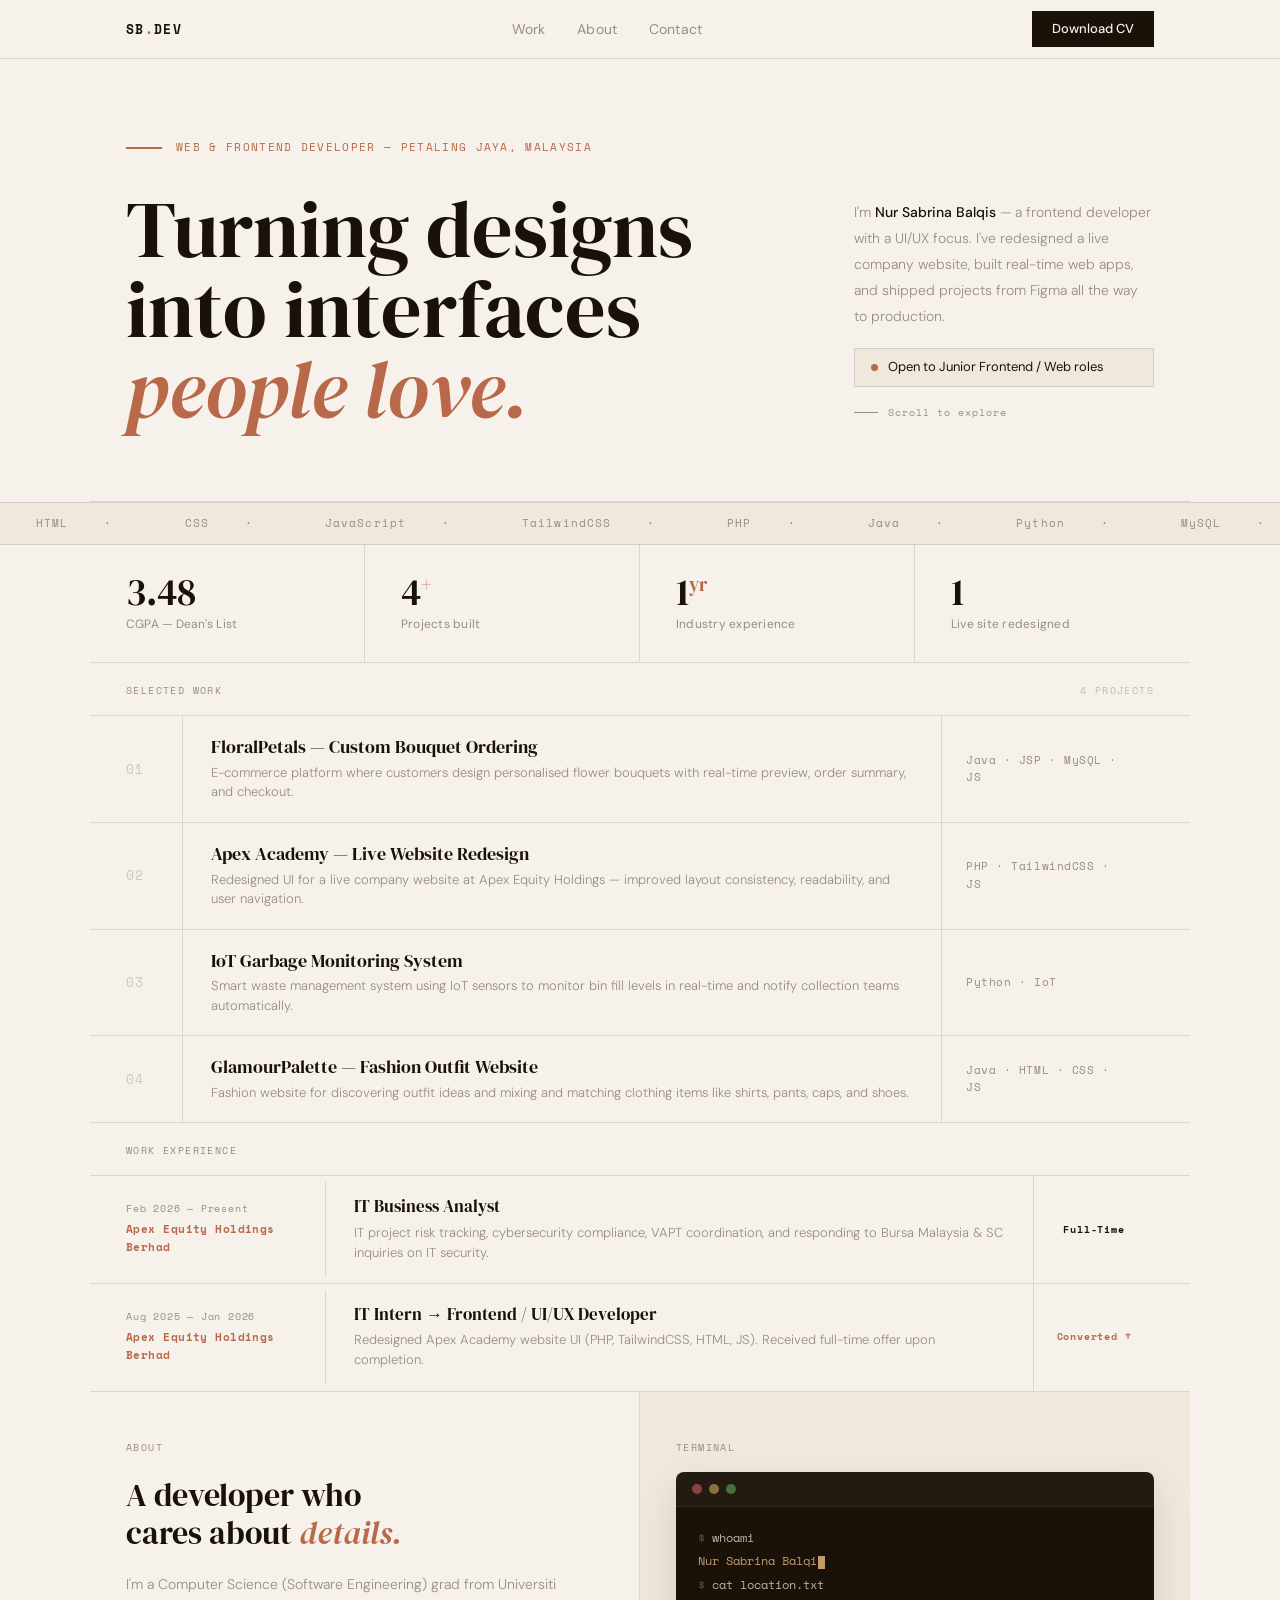
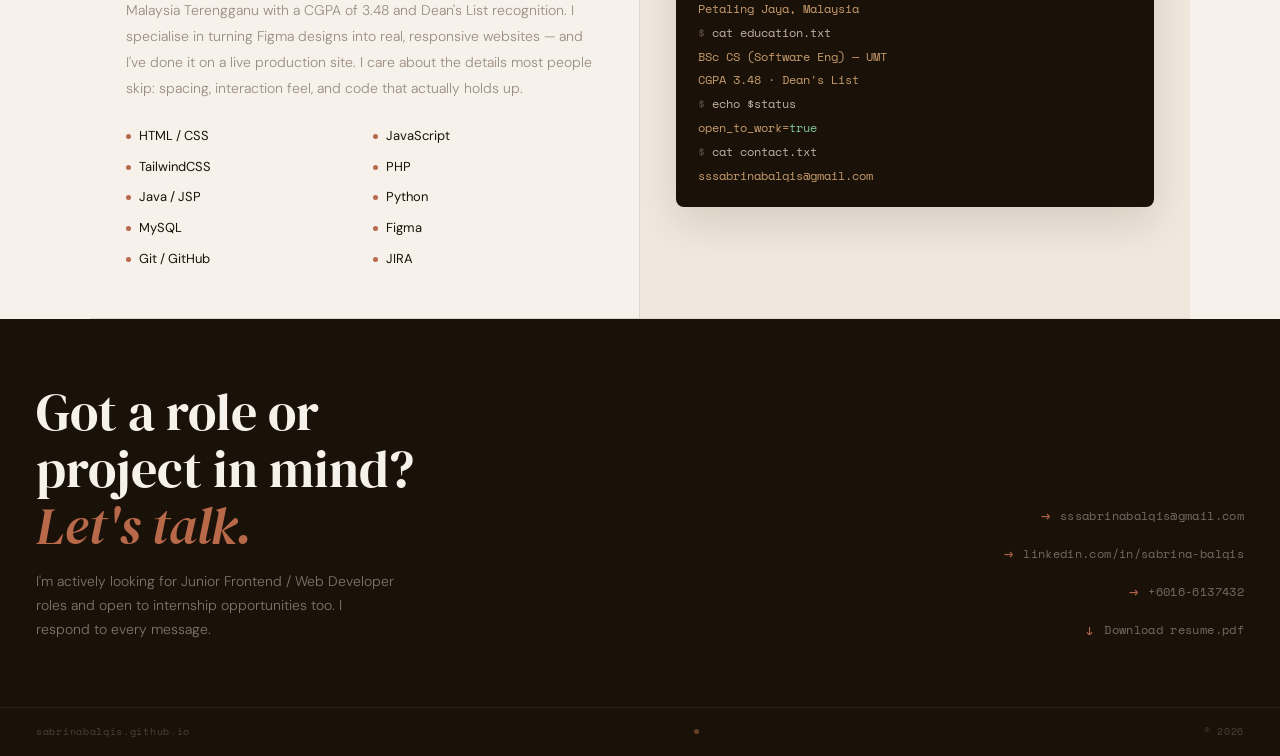
==== sabrina-portfolio/index.html @ 8344301b "initial commit" ====
<!DOCTYPE html>
<html lang="en">
<head>
  <meta charset="UTF-8" />
  <meta name="viewport" content="width=device-width, initial-scale=1.0" />
  <title>Nur Sabrina Balqis — Web & Frontend Developer</title>
  <meta name="description" content="Portfolio of Nur Sabrina Balqis — Web & Frontend Developer based in Petaling Jaya, Malaysia. Open to junior frontend roles." />
  <link rel="preconnect" href="https://fonts.googleapis.com" />
  <link rel="preconnect" href="https://fonts.gstatic.com" crossorigin />
  <link href="https://fonts.googleapis.com/css2?family=DM+Serif+Display:ital@0;1&family=DM+Sans:wght@300;400;500&family=Space+Mono:wght@400;700&display=swap" rel="stylesheet" />
  <link rel="stylesheet" href="style.css" />
</head>
<body>

  <!-- ============ NAVBAR ============ -->
  <header class="nav" id="nav">
    <div class="nav__inner">
      <a href="#hero" class="nav__logo">
        SB<span class="nav__logo-dot">.</span>DEV
      </a>
      <nav class="nav__links" aria-label="Primary navigation">
        <a href="#work">Work</a>
        <a href="#about">About</a>
        <a href="#contact">Contact</a>
      </nav>
      <a href="assets/SABRINA BALQIS_WEB FRONTEND DEVELOPER RESUME.pdf" download class="nav__cta">Download CV</a>
    </div>
  </header>

  <!-- ============ HERO ============ -->
  <section class="hero" id="hero">
    <div class="hero__eyebrow">
      <span class="hero__line" aria-hidden="true"></span>
      <span class="hero__tag">Web & Frontend Developer — Petaling Jaya, Malaysia</span>
    </div>
    <div class="hero__body">
      <h1 class="hero__heading">
        Turning designs<br>
        into interfaces<br>
        <em>people love.</em>
      </h1>
      <div class="hero__aside">
        <p class="hero__bio">
          I'm <strong>Nur Sabrina Balqis</strong> — a frontend developer
          with a UI/UX focus. I've redesigned a live company website,
          built real-time web apps, and shipped projects from Figma
          all the way to production.
        </p>
        <div class="hero__avail">
          <span class="hero__avail-dot" aria-hidden="true"></span>
          <span>Open to Junior Frontend / Web roles</span>
        </div>
        <div class="hero__scroll" aria-hidden="true">
          <span class="hero__scroll-line"></span>
          Scroll to explore
        </div>
      </div>
    </div>
  </section>

  <!-- ============ MARQUEE ============ -->
  <div class="marquee-wrap" aria-hidden="true">
    <div class="marquee">
      <span>HTML</span><span>CSS</span><span>JavaScript</span><span>TailwindCSS</span>
      <span>PHP</span><span>Java</span><span>Python</span><span>MySQL</span>
      <span>JSP / Servlet</span><span>Figma</span><span>Git & GitHub</span><span>JIRA</span>
      <span>HTML</span><span>CSS</span><span>JavaScript</span><span>TailwindCSS</span>
      <span>PHP</span><span>Java</span><span>Python</span><span>MySQL</span>
      <span>JSP / Servlet</span><span>Figma</span><span>Git & GitHub</span><span>JIRA</span>
    </div>
  </div>

  <!-- ============ STATS ============ -->
  <div class="stats">
    <div class="stats__cell">
      <span class="stats__n">3.48</span>
      <span class="stats__l">CGPA — Dean's List</span>
    </div>
    <div class="stats__cell">
      <span class="stats__n">4<sup>+</sup></span>
      <span class="stats__l">Projects built</span>
    </div>
    <div class="stats__cell">
      <span class="stats__n">1<sup>yr</sup></span>
      <span class="stats__l">Industry experience</span>
    </div>
    <div class="stats__cell">
      <span class="stats__n">1</span>
      <span class="stats__l">Live site redesigned</span>
    </div>
  </div>

  <!-- ============ PROJECTS ============ -->
  <section class="projects" id="work">
    <div class="projects__head">
      <span class="label">Selected Work</span>
      <span class="label label--muted">4 projects</span>
    </div>

    <!-- PROJECT 1: FloralPetals -->
    <a href="#" target="_blank" rel="noopener" class="project-row" aria-label="View FloralPetals System">
      <!-- ☝️ Replace href with your GitHub repo or live link -->
      <span class="project-row__num">01</span>
      <div class="project-row__main">
        <h2 class="project-row__title">FloralPetals — Custom Bouquet Ordering</h2>
        <p class="project-row__desc">E-commerce platform where customers design personalised flower bouquets with real-time preview, order summary, and checkout.</p>
      </div>
      <span class="project-row__stack">Java · JSP · MySQL · JS</span>
      <span class="project-row__arrow" aria-hidden="true">→</span>
    </a>

    <!-- PROJECT 2: Apex Academy -->
    <a href="#" target="_blank" rel="noopener" class="project-row" aria-label="View Apex Academy redesign">
      <!-- ☝️ Replace href with the live Apex Academy URL if public -->
      <span class="project-row__num">02</span>
      <div class="project-row__main">
        <h2 class="project-row__title">Apex Academy — Live Website Redesign</h2>
        <p class="project-row__desc">Redesigned UI for a live company website at Apex Equity Holdings — improved layout consistency, readability, and user navigation.</p>
      </div>
      <span class="project-row__stack">PHP · TailwindCSS · JS</span>
      <span class="project-row__arrow" aria-hidden="true">→</span>
    </a>

    <!-- PROJECT 3: IoT Garbage -->
    <a href="#" target="_blank" rel="noopener" class="project-row" aria-label="View IoT Garbage Monitoring System">
      <!-- ☝️ Replace href with your GitHub repo -->
      <span class="project-row__num">03</span>
      <div class="project-row__main">
        <h2 class="project-row__title">IoT Garbage Monitoring System</h2>
        <p class="project-row__desc">Smart waste management system using IoT sensors to monitor bin fill levels in real-time and notify collection teams automatically.</p>
      </div>
      <span class="project-row__stack">Python · IoT</span>
      <span class="project-row__arrow" aria-hidden="true">→</span>
    </a>

    <!-- PROJECT 4: GlamourPalette -->
    <a href="#" target="_blank" rel="noopener" class="project-row" aria-label="View GlamourPalette Website">
      <!-- ☝️ Replace href with your GitHub repo or live link -->
      <span class="project-row__num">04</span>
      <div class="project-row__main">
        <h2 class="project-row__title">GlamourPalette — Fashion Outfit Website</h2>
        <p class="project-row__desc">Fashion website for discovering outfit ideas and mixing and matching clothing items like shirts, pants, caps, and shoes.</p>
      </div>
      <span class="project-row__stack">Java · HTML · CSS · JS</span>
      <span class="project-row__arrow" aria-hidden="true">→</span>
    </a>

  </section>

  <!-- ============ EXPERIENCE STRIP ============ -->
  <section class="experience" id="experience">
    <div class="experience__head">
      <span class="label">Work Experience</span>
    </div>
    <div class="exp-row">
      <div class="exp-row__meta">
        <span class="exp-row__date">Feb 2026 — Present</span>
        <span class="exp-row__company">Apex Equity Holdings Berhad</span>
      </div>
      <div class="exp-row__body">
        <h3 class="exp-row__title">IT Business Analyst</h3>
        <p class="exp-row__desc">IT project risk tracking, cybersecurity compliance, VAPT coordination, and responding to Bursa Malaysia & SC inquiries on IT security.</p>
      </div>
      <span class="exp-row__tag">Full-Time</span>
    </div>
    <div class="exp-row">
      <div class="exp-row__meta">
        <span class="exp-row__date">Aug 2025 — Jan 2026</span>
        <span class="exp-row__company">Apex Equity Holdings Berhad</span>
      </div>
      <div class="exp-row__body">
        <h3 class="exp-row__title">IT Intern → Frontend / UI/UX Developer</h3>
        <p class="exp-row__desc">Redesigned Apex Academy website UI (PHP, TailwindCSS, HTML, JS). Received full-time offer upon completion.</p>
      </div>
      <span class="exp-row__tag">Converted ↑</span>
    </div>
  </section>

  <!-- ============ ABOUT + TERMINAL ============ -->
  <section class="mid" id="about">
    <div class="about">
      <span class="label">About</span>
      <h2 class="about__heading">
        A developer who<br>cares about <em>details.</em>
      </h2>
      <p class="about__bio">
        I'm a Computer Science (Software Engineering) grad from Universiti Malaysia
        Terengganu with a CGPA of 3.48 and Dean's List recognition. I specialise in
        turning Figma designs into real, responsive websites — and I've done it on a
        live production site. I care about the details most people skip: spacing,
        interaction feel, and code that actually holds up.
      </p>
      <ul class="skills" aria-label="Technical skills">
        <li><span class="skills__dot" aria-hidden="true"></span>HTML / CSS</li>
        <li><span class="skills__dot" aria-hidden="true"></span>JavaScript</li>
        <li><span class="skills__dot" aria-hidden="true"></span>TailwindCSS</li>
        <li><span class="skills__dot" aria-hidden="true"></span>PHP</li>
        <li><span class="skills__dot" aria-hidden="true"></span>Java / JSP</li>
        <li><span class="skills__dot" aria-hidden="true"></span>Python</li>
        <li><span class="skills__dot" aria-hidden="true"></span>MySQL</li>
        <li><span class="skills__dot" aria-hidden="true"></span>Figma</li>
        <li><span class="skills__dot" aria-hidden="true"></span>Git / GitHub</li>
        <li><span class="skills__dot" aria-hidden="true"></span>JIRA</li>
      </ul>
    </div>
    <div class="terminal-panel">
      <span class="label">Terminal</span>
      <div class="terminal" role="img" aria-label="Terminal showing Sabrina's developer profile">
        <div class="terminal__bar" aria-hidden="true">
          <span class="tdot tdot--r"></span>
          <span class="tdot tdot--a"></span>
          <span class="tdot tdot--g"></span>
        </div>
        <div class="terminal__body">
          <p class="tl"><span class="tl--dim">$ </span>whoami</p>
          <p class="tl"><span class="tl--acc" id="typed"></span><span class="tcursor" aria-hidden="true"></span></p>
          <p class="tl"><span class="tl--dim">$ </span>cat location.txt</p>
          <p class="tl"><span class="tl--acc">Petaling Jaya, Malaysia</span></p>
          <p class="tl"><span class="tl--dim">$ </span>cat education.txt</p>
          <p class="tl"><span class="tl--acc">BSc CS (Software Eng) — UMT</span></p>
          <p class="tl"><span class="tl--acc">CGPA 3.48 · Dean's List</span></p>
          <p class="tl"><span class="tl--dim">$ </span>echo $status</p>
          <p class="tl"><span class="tl--acc">open_to_work=<span style="color:#7FC99A">true</span></span></p>
          <p class="tl"><span class="tl--dim">$ </span>cat contact.txt</p>
          <p class="tl"><span class="tl--acc">sssabrinabalqis@gmail.com</span></p>
        </div>
      </div>
    </div>
  </section>

  <!-- ============ CONTACT ============ -->
  <section class="contact" id="contact">
    <div class="contact__left">
      <h2 class="contact__heading">
        Got a role or<br>
        project in mind?<br>
        <em>Let's talk.</em>
      </h2>
      <p class="contact__sub">
        I'm actively looking for Junior Frontend / Web Developer roles and open to
        internship opportunities too. I respond to every message.
      </p>
    </div>
    <div class="contact__links">
      <a href="mailto:sssabrinabalqis@gmail.com" class="clink">
        <span class="clink__arr">→</span>
        <span>sssabrinabalqis@gmail.com</span>
      </a>
      <a href="https://linkedin.com/in/sabrina-balqis" target="_blank" rel="noopener" class="clink">
        <span class="clink__arr">→</span>
        <span>linkedin.com/in/sabrina-balqis</span>
      </a>
      <a href="tel:+60166137432" class="clink">
        <span class="clink__arr">→</span>
        <span>+6016-6137432</span>
      </a>
      <a href="assets/resume.pdf" download class="clink">
        <span class="clink__arr">↓</span>
        <span>Download resume.pdf</span>
      </a>
    </div>
  </section>

  <!-- ============ FOOTER ============ -->
  <footer class="footer">
    <span>sabrinabalqis.github.io</span>
    <!-- ☝️ Update once your GitHub Pages URL is live -->
    <span class="footer__dot" aria-hidden="true"></span>
    <span id="footer-year"></span>
  </footer>

  <script src="script.js"></script>
</body>
</html>
---- sabrina-portfolio/style.css ----
/* ================================================
   SABRINA BALQIS — Portfolio style.css
   Palette: cream #F6F1EA · warm #F0E8DC · ink #1A1208
   Accent:  terracotta #B8694A
   Type:    DM Serif Display · DM Sans · Space Mono
   ================================================ */

/* ---- RESET ---- */
*, *::before, *::after { box-sizing: border-box; margin: 0; padding: 0; }
html { scroll-behavior: smooth; font-size: 16px; }

/* ---- TOKENS ---- */
:root {
  --ink:         #1A1208;
  --cream:       #F6F1EA;
  --warm:        #F0E8DC;
  --accent:      #B8694A;
  --accent-lt:   #F3E0D8;
  --muted:       #9A8C80;
  --border:      1.5px solid rgba(26,18,8,0.12);
  --border-hard: 1.5px solid #1A1208;
  --font-serif:  'DM Serif Display', Georgia, serif;
  --font-sans:   'DM Sans', system-ui, sans-serif;
  --font-mono:   'Space Mono', 'Courier New', monospace;
  --max:         1100px;
}

/* ---- BASE ---- */
body {
  font-family: var(--font-sans);
  background: var(--cream);
  color: var(--ink);
  line-height: 1.6;
  overflow-x: hidden;
}
a { color: inherit; text-decoration: none; }
sup { font-size: 0.55em; vertical-align: super; }

/* ---- SHARED LABEL ---- */
.label {
  font-family: var(--font-mono);
  font-size: 10px;
  letter-spacing: 0.14em;
  text-transform: uppercase;
  color: var(--muted);
}
.label--muted { opacity: 0.55; }

/* ======================================
   NAV
   ====================================== */
.nav {
  position: sticky;
  top: 0;
  z-index: 100;
  background: rgba(246,241,234,0.93);
  backdrop-filter: blur(10px);
  -webkit-backdrop-filter: blur(10px);
  border-bottom: var(--border);
}
.nav__inner {
  max-width: var(--max);
  margin: 0 auto;
  padding: 0 36px;
  height: 58px;
  display: flex;
  align-items: center;
  justify-content: space-between;
  gap: 20px;
}
.nav__logo {
  font-family: var(--font-mono);
  font-weight: 700;
  font-size: 13px;
  letter-spacing: 0.1em;
  color: var(--ink);
}
.nav__logo-dot { color: var(--accent); }
.nav__links { display: flex; gap: 32px; }
.nav__links a {
  font-size: 14px;
  font-weight: 400;
  color: var(--muted);
  letter-spacing: 0.01em;
  transition: color 0.2s;
}
.nav__links a:hover { color: var(--ink); }
.nav__cta {
  font-family: var(--font-sans);
  font-size: 13px;
  font-weight: 500;
  padding: 8px 20px;
  background: var(--ink);
  color: var(--cream);
  border: none;
  cursor: pointer;
  transition: background 0.2s;
  white-space: nowrap;
  display: inline-block;
}
.nav__cta:hover { background: var(--accent); }

/* ======================================
   HERO
   ====================================== */
.hero {
  max-width: var(--max);
  margin: 0 auto;
  padding: 80px 36px 72px;
  border-bottom: var(--border);
  display: flex;
  flex-direction: column;
  gap: 32px;
}
.hero__eyebrow {
  display: flex;
  align-items: center;
  gap: 14px;
}
.hero__line {
  display: block;
  width: 36px;
  height: 1.5px;
  background: var(--accent);
  flex-shrink: 0;
}
.hero__tag {
  font-family: var(--font-mono);
  font-size: 11px;
  letter-spacing: 0.12em;
  text-transform: uppercase;
  color: var(--accent);
}
.hero__body {
  display: flex;
  align-items: flex-end;
  justify-content: space-between;
  gap: 40px;
  flex-wrap: wrap;
}
.hero__heading {
  font-family: var(--font-serif);
  font-weight: 400;
  font-size: clamp(44px, 7vw, 80px);
  line-height: 1.0;
  color: var(--ink);
  max-width: 620px;
}
.hero__heading em { font-style: italic; color: var(--accent); }
.hero__aside {
  display: flex;
  flex-direction: column;
  gap: 18px;
  max-width: 300px;
  padding-bottom: 8px;
  flex-shrink: 0;
}
.hero__bio {
  font-size: 14px;
  line-height: 1.85;
  color: var(--muted);
  font-weight: 300;
}
.hero__bio strong { color: var(--ink); font-weight: 500; }
.hero__avail {
  display: inline-flex;
  align-items: center;
  gap: 10px;
  border: var(--border);
  padding: 8px 16px;
  background: var(--warm);
  font-size: 13px;
  font-weight: 400;
  color: var(--ink);
}
.hero__avail-dot {
  display: block;
  width: 7px;
  height: 7px;
  border-radius: 50%;
  background: var(--accent);
  flex-shrink: 0;
  animation: pulse 2.4s ease-in-out infinite;
}
@keyframes pulse {
  0%, 100% { opacity: 1; transform: scale(1); }
  50%       { opacity: 0.3; transform: scale(0.8); }
}
.hero__scroll {
  display: flex;
  align-items: center;
  gap: 10px;
  font-family: var(--font-mono);
  font-size: 10px;
  letter-spacing: 0.1em;
  color: var(--muted);
}
.hero__scroll-line {
  display: block;
  width: 24px;
  height: 1px;
  background: var(--muted);
}

/* ======================================
   MARQUEE
   ====================================== */
.marquee-wrap {
  border-bottom: var(--border);
  border-top: var(--border);
  overflow: hidden;
  background: var(--warm);
  padding: 12px 0;
}
.marquee {
  display: flex;
  white-space: nowrap;
  animation: marquee 22s linear infinite;
}
.marquee span {
  font-family: var(--font-mono);
  font-size: 11px;
  letter-spacing: 0.1em;
  padding: 0 36px;
  color: var(--muted);
}
.marquee span::after {
  content: '·';
  margin-left: 36px;
  color: var(--accent);
}
@keyframes marquee {
  from { transform: translateX(0); }
  to   { transform: translateX(-50%); }
}

/* ======================================
   STATS
   ====================================== */
.stats {
  display: grid;
  grid-template-columns: repeat(4, 1fr);
  border-bottom: var(--border);
  max-width: var(--max);
  margin: 0 auto;
  width: 100%;
}
.stats__cell {
  padding: 28px 36px;
  border-right: var(--border);
  display: flex;
  flex-direction: column;
  gap: 4px;
}
.stats__cell:last-child { border-right: none; }
.stats__n {
  font-family: var(--font-serif);
  font-size: 38px;
  line-height: 1;
  color: var(--ink);
  font-weight: 400;
}
.stats__n sup { color: var(--accent); font-size: 0.5em; }
.stats__l {
  font-size: 12px;
  color: var(--muted);
  letter-spacing: 0.02em;
}

/* ======================================
   PROJECTS
   ====================================== */
.projects {
  border-bottom: var(--border);
  max-width: var(--max);
  margin: 0 auto;
  width: 100%;
}
.projects__head {
  display: flex;
  justify-content: space-between;
  align-items: center;
  padding: 20px 36px 16px;
  border-bottom: var(--border);
}
.project-row {
  display: grid;
  grid-template-columns: 56px 1fr 180px 32px;
  align-items: center;
  gap: 0;
  padding: 0 36px;
  border-bottom: var(--border);
  cursor: pointer;
  min-height: 80px;
  text-decoration: none;
  color: var(--ink);
  transition: background 0.2s;
}
.project-row:last-child { border-bottom: none; }
.project-row:hover { background: var(--accent-lt); }
.project-row:hover .project-row__num   { color: var(--accent); }
.project-row:hover .project-row__arrow { opacity: 1; transform: translateX(0); }
.project-row__num {
  font-family: var(--font-mono);
  font-size: 13px;
  color: rgba(26,18,8,0.18);
  letter-spacing: 0.06em;
  transition: color 0.2s;
}
.project-row__main {
  padding: 20px 28px;
  border-left: var(--border);
  border-right: var(--border);
  height: 100%;
  display: flex;
  flex-direction: column;
  justify-content: center;
  gap: 5px;
}
.project-row__title {
  font-family: var(--font-serif);
  font-size: 18px;
  font-weight: 400;
  color: var(--ink);
  line-height: 1.2;
}
.project-row__desc {
  font-size: 13px;
  color: var(--muted);
  font-weight: 300;
  line-height: 1.5;
}
.project-row__stack {
  font-family: var(--font-mono);
  font-size: 11px;
  color: var(--muted);
  letter-spacing: 0.05em;
  padding-left: 24px;
}
.project-row__arrow {
  font-size: 20px;
  color: var(--accent);
  opacity: 0;
  transform: translateX(-8px);
  transition: opacity 0.2s, transform 0.2s;
  padding-left: 8px;
}

/* ======================================
   EXPERIENCE
   ====================================== */
.experience {
  border-bottom: var(--border);
  max-width: var(--max);
  margin: 0 auto;
  width: 100%;
}
.experience__head {
  display: flex;
  justify-content: space-between;
  align-items: center;
  padding: 20px 36px 16px;
  border-bottom: var(--border);
}

/* Each experience row — same grid language as project rows */
.exp-row {
  display: grid;
  grid-template-columns: 200px 1fr 120px;
  align-items: center;
  gap: 0;
  padding: 0 36px;
  border-bottom: var(--border);
  min-height: 88px;
  transition: background 0.2s;
}
.exp-row:last-child { border-bottom: none; }
.exp-row:hover { background: var(--accent-lt); }

/* Left: date + company */
.exp-row__meta {
  display: flex;
  flex-direction: column;
  gap: 5px;
  padding: 20px 24px 20px 0;
  border-right: var(--border);
}
.exp-row__date {
  font-family: var(--font-mono);
  font-size: 10px;
  letter-spacing: 0.08em;
  color: var(--muted);
  line-height: 1.4;
}
.exp-row__company {
  font-family: var(--font-mono);
  font-size: 11px;
  font-weight: 700;
  color: var(--accent);
  letter-spacing: 0.04em;
}

/* Middle: role + description */
.exp-row__body {
  padding: 20px 28px;
  border-right: var(--border);
  height: 100%;
  display: flex;
  flex-direction: column;
  justify-content: center;
  gap: 6px;
}
.exp-row__title {
  font-family: var(--font-serif);
  font-size: 17px;
  font-weight: 400;
  color: var(--ink);
  line-height: 1.2;
}
.exp-row__desc {
  font-size: 13px;
  color: var(--muted);
  font-weight: 300;
  line-height: 1.55;
}

/* Right: tag badge */
.exp-row__tag {
  font-family: var(--font-mono);
  font-size: 10px;
  font-weight: 700;
  letter-spacing: 0.08em;
  color: var(--ink);
  text-align: center;
  padding: 0 16px;
}
/* highlight the "Converted" badge */
.exp-row:nth-child(3) .exp-row__tag {
  color: var(--accent);
}

/* ======================================
   ABOUT + TERMINAL
   ====================================== */
.mid {
  display: grid;
  grid-template-columns: 1fr 1fr;
  border-bottom: var(--border);
  max-width: var(--max);
  margin: 0 auto;
  width: 100%;
}
.about {
  padding: 48px 36px;
  border-right: var(--border);
  display: flex;
  flex-direction: column;
  gap: 20px;
}
.about__heading {
  font-family: var(--font-serif);
  font-weight: 400;
  font-size: clamp(24px, 3vw, 32px);
  line-height: 1.2;
  color: var(--ink);
}
.about__heading em { font-style: italic; color: var(--accent); }
.about__bio {
  font-size: 14px;
  line-height: 1.85;
  color: var(--muted);
  font-weight: 300;
}
.skills {
  list-style: none;
  display: grid;
  grid-template-columns: 1fr 1fr;
  gap: 10px 16px;
  margin-top: 4px;
}
.skills li {
  display: flex;
  align-items: center;
  gap: 8px;
  font-size: 13px;
  color: var(--ink);
}
.skills__dot {
  display: block;
  width: 5px;
  height: 5px;
  border-radius: 50%;
  background: var(--accent);
  flex-shrink: 0;
}

/* Terminal panel */
.terminal-panel {
  padding: 48px 36px;
  background: var(--warm);
  display: flex;
  flex-direction: column;
  gap: 16px;
}
.terminal {
  background: var(--ink);
  border-radius: 8px;
  overflow: hidden;
  box-shadow: 0 16px 40px rgba(26,18,8,0.12);
}
.terminal__bar {
  display: flex;
  gap: 7px;
  align-items: center;
  padding: 12px 16px;
  background: rgba(255,255,255,0.04);
  border-bottom: 1px solid rgba(255,255,255,0.05);
}
.tdot { display: block; width: 10px; height: 10px; border-radius: 50%; }
.tdot--r { background: #8B4040; }
.tdot--a { background: #8B7040; }
.tdot--g { background: #4A7040; }
.terminal__body {
  padding: 20px 22px;
  display: flex;
  flex-direction: column;
  gap: 1px;
}
.tl {
  font-family: var(--font-mono);
  font-size: 12px;
  line-height: 1.9;
  color: #BFB0A0;
}
.tl--dim  { color: #5A4A3A; }
.tl--acc  { color: #C49A6C; }
.tcursor {
  display: inline-block;
  width: 7px;
  height: 13px;
  background: #C49A6C;
  vertical-align: middle;
  margin-left: 1px;
  animation: blink 1s step-end infinite;
}
@keyframes blink {
  0%, 100% { opacity: 1; }
  50%       { opacity: 0; }
}

/* ======================================
   CONTACT
   ====================================== */
.contact {
  background: var(--ink);
  color: var(--cream);
  padding: 64px 36px;
  border-bottom: var(--border);
  max-width: 100%;
  display: flex;
  align-items: flex-end;
  justify-content: space-between;
  gap: 48px;
  flex-wrap: wrap;
}
.contact__left {
  display: flex;
  flex-direction: column;
  gap: 16px;
  max-width: 480px;
}
.contact__heading {
  font-family: var(--font-serif);
  font-weight: 400;
  font-size: clamp(32px, 5vw, 52px);
  line-height: 1.1;
  color: var(--cream);
}
.contact__heading em { font-style: italic; color: var(--accent); }
.contact__sub {
  font-size: 14px;
  color: rgba(246,241,234,0.45);
  font-weight: 300;
  line-height: 1.7;
  max-width: 360px;
}
.contact__links {
  display: flex;
  flex-direction: column;
  gap: 14px;
  text-align: right;
}
.clink {
  display: flex;
  align-items: center;
  justify-content: flex-end;
  gap: 10px;
  font-family: var(--font-mono);
  font-size: 12px;
  color: rgba(246,241,234,0.4);
  text-decoration: none;
  letter-spacing: 0.03em;
  transition: color 0.2s;
}
.clink:hover { color: var(--cream); }
.clink__arr  { color: var(--accent); font-size: 15px; }

/* ======================================
   FOOTER
   ====================================== */
.footer {
  background: var(--ink);
  border-top: 1px solid rgba(246,241,234,0.07);
  padding: 16px 36px;
  display: flex;
  align-items: center;
  justify-content: space-between;
  gap: 12px;
}
.footer span {
  font-family: var(--font-mono);
  font-size: 10px;
  color: rgba(246,241,234,0.22);
  letter-spacing: 0.07em;
}
.footer__dot {
  display: block !important;
  width: 5px;
  height: 5px;
  border-radius: 50%;
  background: var(--accent);
  opacity: 0.5;
}

/* ======================================
   SCROLL REVEAL
   ====================================== */
.reveal {
  opacity: 0;
  transform: translateY(20px);
  transition: opacity 0.55s ease, transform 0.55s ease;
}
.reveal.is-visible {
  opacity: 1;
  transform: none;
}

/* ======================================
   RESPONSIVE
   ====================================== */
@media (max-width: 900px) {
  .hero__body    { flex-direction: column; align-items: flex-start; }
  .hero__aside   { max-width: 100%; }
  .mid           { grid-template-columns: 1fr; }
  .about         { border-right: none; border-bottom: var(--border); }
  .stats         { grid-template-columns: repeat(2, 1fr); }
  .stats__cell:nth-child(2) { border-right: none; }
  .stats__cell:nth-child(3) { border-top: var(--border); }
  .stats__cell:nth-child(4) { border-top: var(--border); }
  .project-row   { grid-template-columns: 40px 1fr 32px; }
  .project-row__stack { display: none; }
  .exp-row       { grid-template-columns: 1fr; min-height: auto; }
  .exp-row__meta { border-right: none; border-bottom: var(--border); padding: 16px 0 12px; }
  .exp-row__body { border-right: none; padding: 12px 0; }
  .exp-row__tag  { text-align: left; padding: 0 0 16px; }
  .contact       { flex-direction: column; align-items: flex-start; }
  .contact__links{ text-align: left; }
  .clink         { justify-content: flex-start; }
}

@media (max-width: 600px) {
  .nav__inner  { padding: 0 20px; }
  .nav__links  { display: none; }
  .hero        { padding: 56px 20px 48px; }
  .stats__cell { padding: 20px; }
  .projects__head,
  .project-row,
  .experience__head { padding-left: 20px; padding-right: 20px; }
  .project-row__main { padding-left: 14px; padding-right: 14px; }
  .exp-row     { padding: 0 20px; }
  .about, .terminal-panel { padding: 32px 20px; }
  .contact     { padding: 48px 20px; }
  .footer      { padding: 14px 20px; }
}

@media (prefers-reduced-motion: reduce) {
  .marquee         { animation: none; }
  .hero__avail-dot { animation: none; }
  .tcursor         { animation: none; }
  .reveal          { opacity: 1; transform: none; }
}
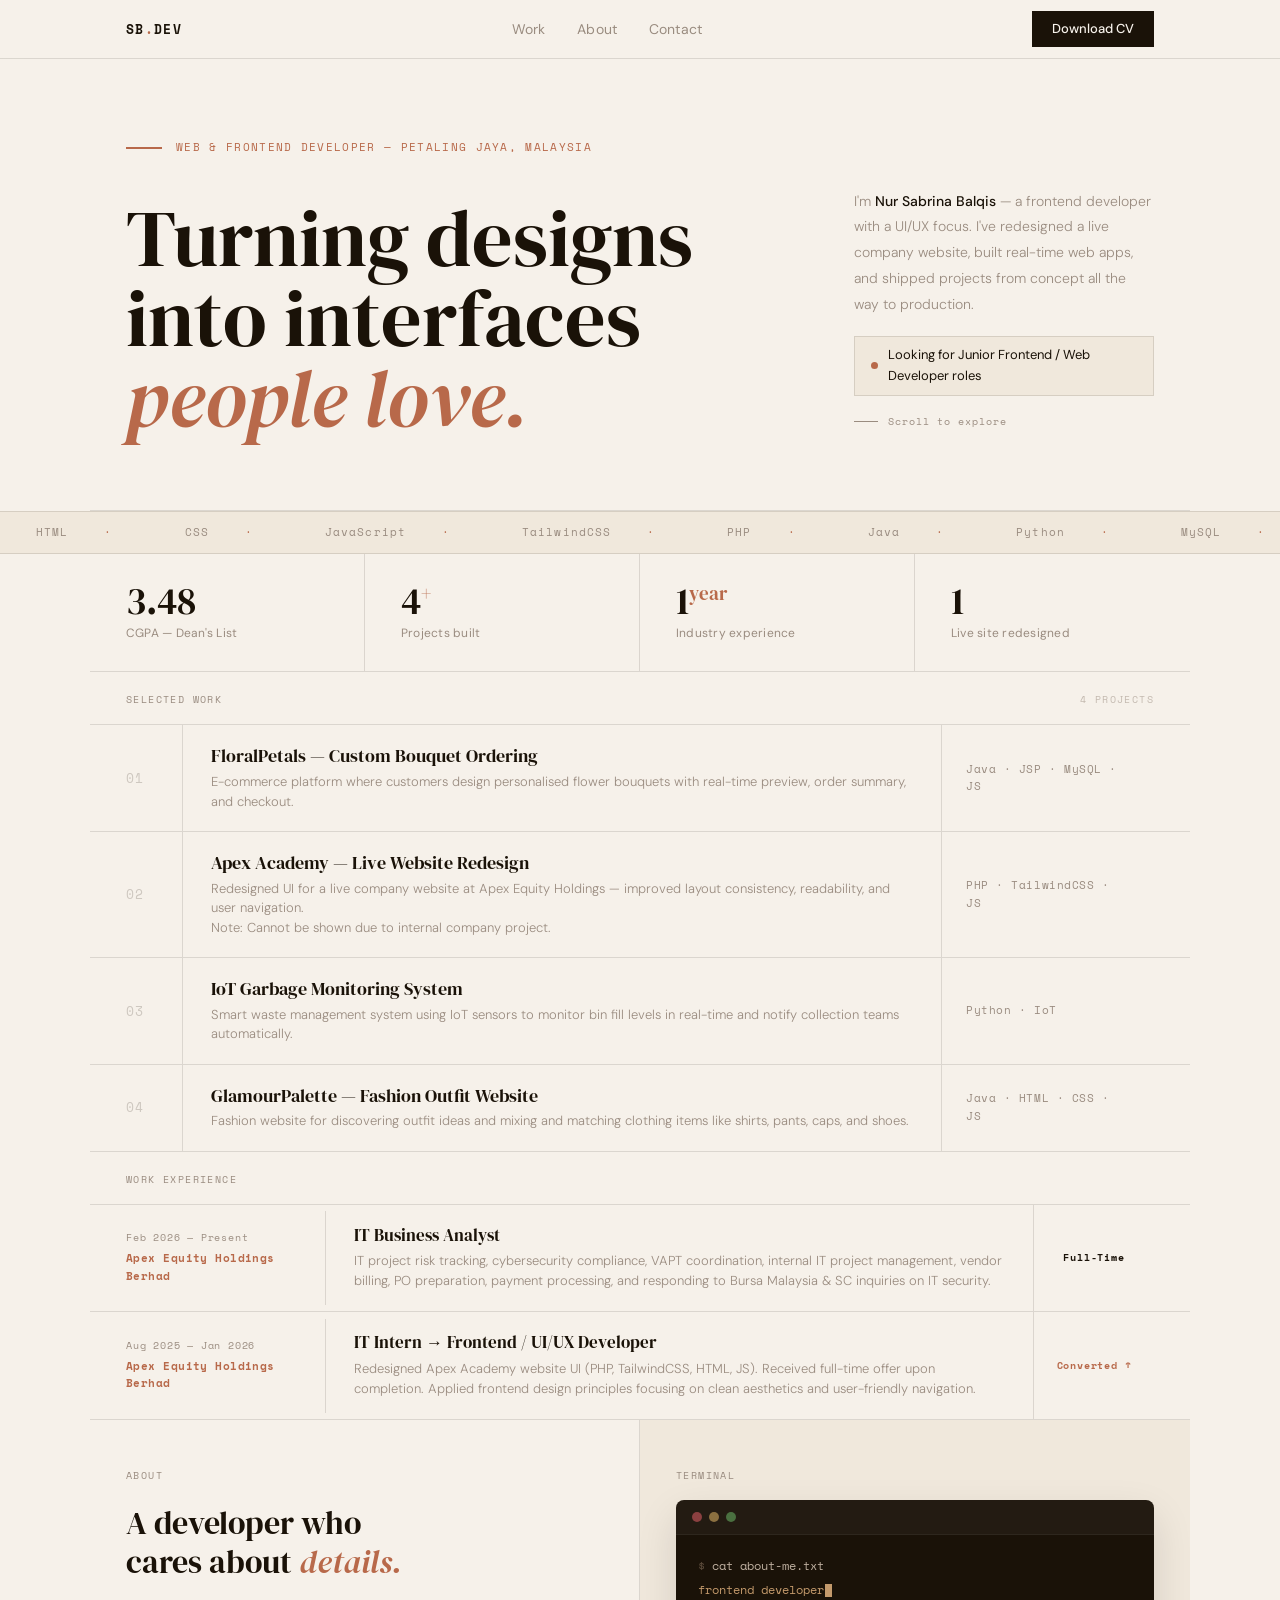
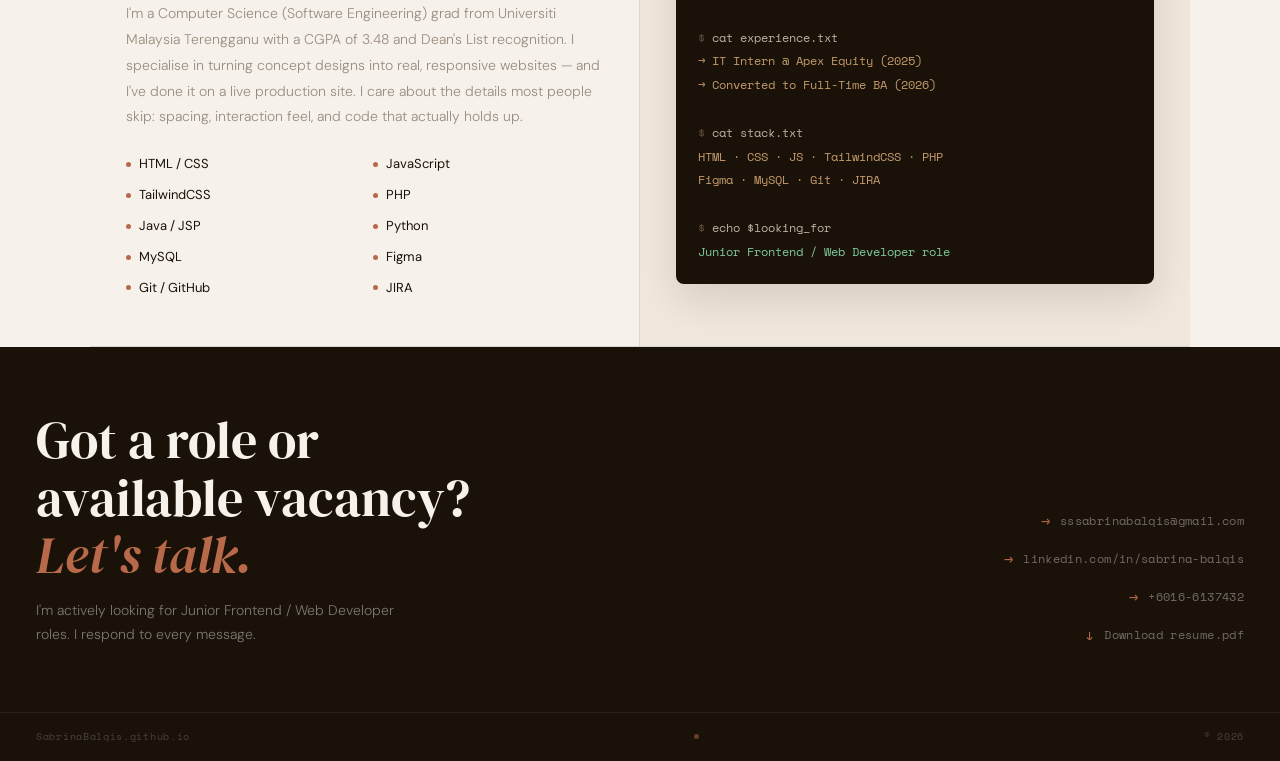
==== commit 21dbd922: "chore: update website contents" ====
--- a/sabrina-portfolio/index.html
+++ b/sabrina-portfolio/index.html
@@ -43,12 +43,12 @@
         <p class="hero__bio">
           I'm <strong>Nur Sabrina Balqis</strong> — a frontend developer
           with a UI/UX focus. I've redesigned a live company website,
-          built real-time web apps, and shipped projects from Figma
+          built real-time web apps, and shipped projects from concept 
           all the way to production.
         </p>
         <div class="hero__avail">
           <span class="hero__avail-dot" aria-hidden="true"></span>
-          <span>Open to Junior Frontend / Web roles</span>
+          <span>Looking for Junior Frontend / Web Developer roles</span>
         </div>
         <div class="hero__scroll" aria-hidden="true">
           <span class="hero__scroll-line"></span>
@@ -81,7 +81,7 @@
       <span class="stats__l">Projects built</span>
     </div>
     <div class="stats__cell">
-      <span class="stats__n">1<sup>yr</sup></span>
+      <span class="stats__n">1<sup>year</sup></span>
       <span class="stats__l">Industry experience</span>
     </div>
     <div class="stats__cell">
@@ -99,7 +99,7 @@
 
     <!-- PROJECT 1: FloralPetals -->
     <a href="#" target="_blank" rel="noopener" class="project-row" aria-label="View FloralPetals System">
-      <!-- ☝️ Replace href with your GitHub repo or live link -->
+      <!-- ☝️ Replace href with GitHub repo or live link -->
       <span class="project-row__num">01</span>
       <div class="project-row__main">
         <h2 class="project-row__title">FloralPetals — Custom Bouquet Ordering</h2>
@@ -115,7 +115,8 @@
       <span class="project-row__num">02</span>
       <div class="project-row__main">
         <h2 class="project-row__title">Apex Academy — Live Website Redesign</h2>
-        <p class="project-row__desc">Redesigned UI for a live company website at Apex Equity Holdings — improved layout consistency, readability, and user navigation.</p>
+        <p class="project-row__desc">Redesigned UI for a live company website at Apex Equity Holdings — improved layout consistency, readability, and user navigation.
+          <br> Note: Cannot be shown due to internal company project.</p>
       </div>
       <span class="project-row__stack">PHP · TailwindCSS · JS</span>
       <span class="project-row__arrow" aria-hidden="true">→</span>
@@ -123,7 +124,7 @@
 
     <!-- PROJECT 3: IoT Garbage -->
     <a href="#" target="_blank" rel="noopener" class="project-row" aria-label="View IoT Garbage Monitoring System">
-      <!-- ☝️ Replace href with your GitHub repo -->
+      <!-- ☝️ Replace href with GitHub repo -->
       <span class="project-row__num">03</span>
       <div class="project-row__main">
         <h2 class="project-row__title">IoT Garbage Monitoring System</h2>
@@ -134,8 +135,7 @@
     </a>
 
     <!-- PROJECT 4: GlamourPalette -->
-    <a href="#" target="_blank" rel="noopener" class="project-row" aria-label="View GlamourPalette Website">
-      <!-- ☝️ Replace href with your GitHub repo or live link -->
+    <a href="https://sabrinabalqis.github.io/GlamourPalette/mainpage.html" target="_blank" rel="noopener" class="project-row" aria-label="View GlamourPalette Website">
       <span class="project-row__num">04</span>
       <div class="project-row__main">
         <h2 class="project-row__title">GlamourPalette — Fashion Outfit Website</h2>
@@ -159,7 +159,8 @@
       </div>
       <div class="exp-row__body">
         <h3 class="exp-row__title">IT Business Analyst</h3>
-        <p class="exp-row__desc">IT project risk tracking, cybersecurity compliance, VAPT coordination, and responding to Bursa Malaysia & SC inquiries on IT security.</p>
+        <p class="exp-row__desc">IT project risk tracking, cybersecurity compliance, VAPT coordination, internal IT project management, vendor billing, 
+          PO preparation, payment processing, and responding to Bursa Malaysia & SC inquiries on IT security.</p>
       </div>
       <span class="exp-row__tag">Full-Time</span>
     </div>
@@ -170,7 +171,8 @@
       </div>
       <div class="exp-row__body">
         <h3 class="exp-row__title">IT Intern → Frontend / UI/UX Developer</h3>
-        <p class="exp-row__desc">Redesigned Apex Academy website UI (PHP, TailwindCSS, HTML, JS). Received full-time offer upon completion.</p>
+        <p class="exp-row__desc">Redesigned Apex Academy website UI (PHP, TailwindCSS, HTML, JS). Received full-time offer upon completion.
+        Applied frontend design principles focusing on clean aesthetics and user-friendly navigation. </p>
       </div>
       <span class="exp-row__tag">Converted ↑</span>
     </div>
@@ -186,7 +188,7 @@
       <p class="about__bio">
         I'm a Computer Science (Software Engineering) grad from Universiti Malaysia
         Terengganu with a CGPA of 3.48 and Dean's List recognition. I specialise in
-        turning Figma designs into real, responsive websites — and I've done it on a
+        turning concept designs into real, responsive websites — and I've done it on a
         live production site. I care about the details most people skip: spacing,
         interaction feel, and code that actually holds up.
       </p>
@@ -204,28 +206,30 @@
       </ul>
     </div>
     <div class="terminal-panel">
-      <span class="label">Terminal</span>
-      <div class="terminal" role="img" aria-label="Terminal showing Sabrina's developer profile">
-        <div class="terminal__bar" aria-hidden="true">
-          <span class="tdot tdot--r"></span>
-          <span class="tdot tdot--a"></span>
-          <span class="tdot tdot--g"></span>
-        </div>
-        <div class="terminal__body">
-          <p class="tl"><span class="tl--dim">$ </span>whoami</p>
-          <p class="tl"><span class="tl--acc" id="typed"></span><span class="tcursor" aria-hidden="true"></span></p>
-          <p class="tl"><span class="tl--dim">$ </span>cat location.txt</p>
-          <p class="tl"><span class="tl--acc">Petaling Jaya, Malaysia</span></p>
-          <p class="tl"><span class="tl--dim">$ </span>cat education.txt</p>
-          <p class="tl"><span class="tl--acc">BSc CS (Software Eng) — UMT</span></p>
-          <p class="tl"><span class="tl--acc">CGPA 3.48 · Dean's List</span></p>
-          <p class="tl"><span class="tl--dim">$ </span>echo $status</p>
-          <p class="tl"><span class="tl--acc">open_to_work=<span style="color:#7FC99A">true</span></span></p>
-          <p class="tl"><span class="tl--dim">$ </span>cat contact.txt</p>
-          <p class="tl"><span class="tl--acc">sssabrinabalqis@gmail.com</span></p>
-        </div>
-      </div>
-    </div>
+  <span class="label">Terminal</span>
+  <div class="terminal" role="img" aria-label="Terminal showing Sabrina's developer profile">
+    <div class="terminal__bar" aria-hidden="true">
+      <span class="tdot tdot--r"></span>
+      <span class="tdot tdot--a"></span>
+      <span class="tdot tdot--g"></span>
+    </div>
+    <div class="terminal__body">
+      <p class="tl"><span class="tl--dim">$ </span>cat about-me.txt</p>
+      <p class="tl"><span class="tl--acc" id="typed"></span><span class="tcursor" aria-hidden="true"></span></p>
+      <p class="tl">&nbsp;</p>
+      <p class="tl"><span class="tl--dim">$ </span>cat experience.txt</p>
+      <p class="tl"><span class="tl--acc">→ IT Intern @ Apex Equity (2025)</span></p>
+      <p class="tl"><span class="tl--acc">→ Converted to Full-Time BA (2026)</span></p>
+      <p class="tl">&nbsp;</p>
+      <p class="tl"><span class="tl--dim">$ </span>cat stack.txt</p>
+      <p class="tl"><span class="tl--acc">HTML · CSS · JS · TailwindCSS · PHP</span></p>
+      <p class="tl"><span class="tl--acc">Figma · MySQL · Git · JIRA</span></p>
+      <p class="tl">&nbsp;</p>
+      <p class="tl"><span class="tl--dim">$ </span>echo $looking_for</p>
+      <p class="tl"><span style="color:#7FC99A">Junior Frontend / Web Developer role</span></p>
+    </div>
+  </div>
+</div>
   </section>
 
   <!-- ============ CONTACT ============ -->
@@ -233,12 +237,11 @@
     <div class="contact__left">
       <h2 class="contact__heading">
         Got a role or<br>
-        project in mind?<br>
+        available vacancy?<br>
         <em>Let's talk.</em>
       </h2>
       <p class="contact__sub">
-        I'm actively looking for Junior Frontend / Web Developer roles and open to
-        internship opportunities too. I respond to every message.
+        I'm actively looking for Junior Frontend / Web Developer roles. I respond to every message.
       </p>
     </div>
     <div class="contact__links">
@@ -254,7 +257,7 @@
         <span class="clink__arr">→</span>
         <span>+6016-6137432</span>
       </a>
-      <a href="assets/resume.pdf" download class="clink">
+      <a href="assets/SABRINA BALQIS_WEB FRONTEND DEVELOPER RESUME.pdf" download class="clink">
         <span class="clink__arr">↓</span>
         <span>Download resume.pdf</span>
       </a>
@@ -263,8 +266,7 @@
 
   <!-- ============ FOOTER ============ -->
   <footer class="footer">
-    <span>sabrinabalqis.github.io</span>
-    <!-- ☝️ Update once your GitHub Pages URL is live -->
+    <span>SabrinaBalqis.github.io</span>
     <span class="footer__dot" aria-hidden="true"></span>
     <span id="footer-year"></span>
   </footer>
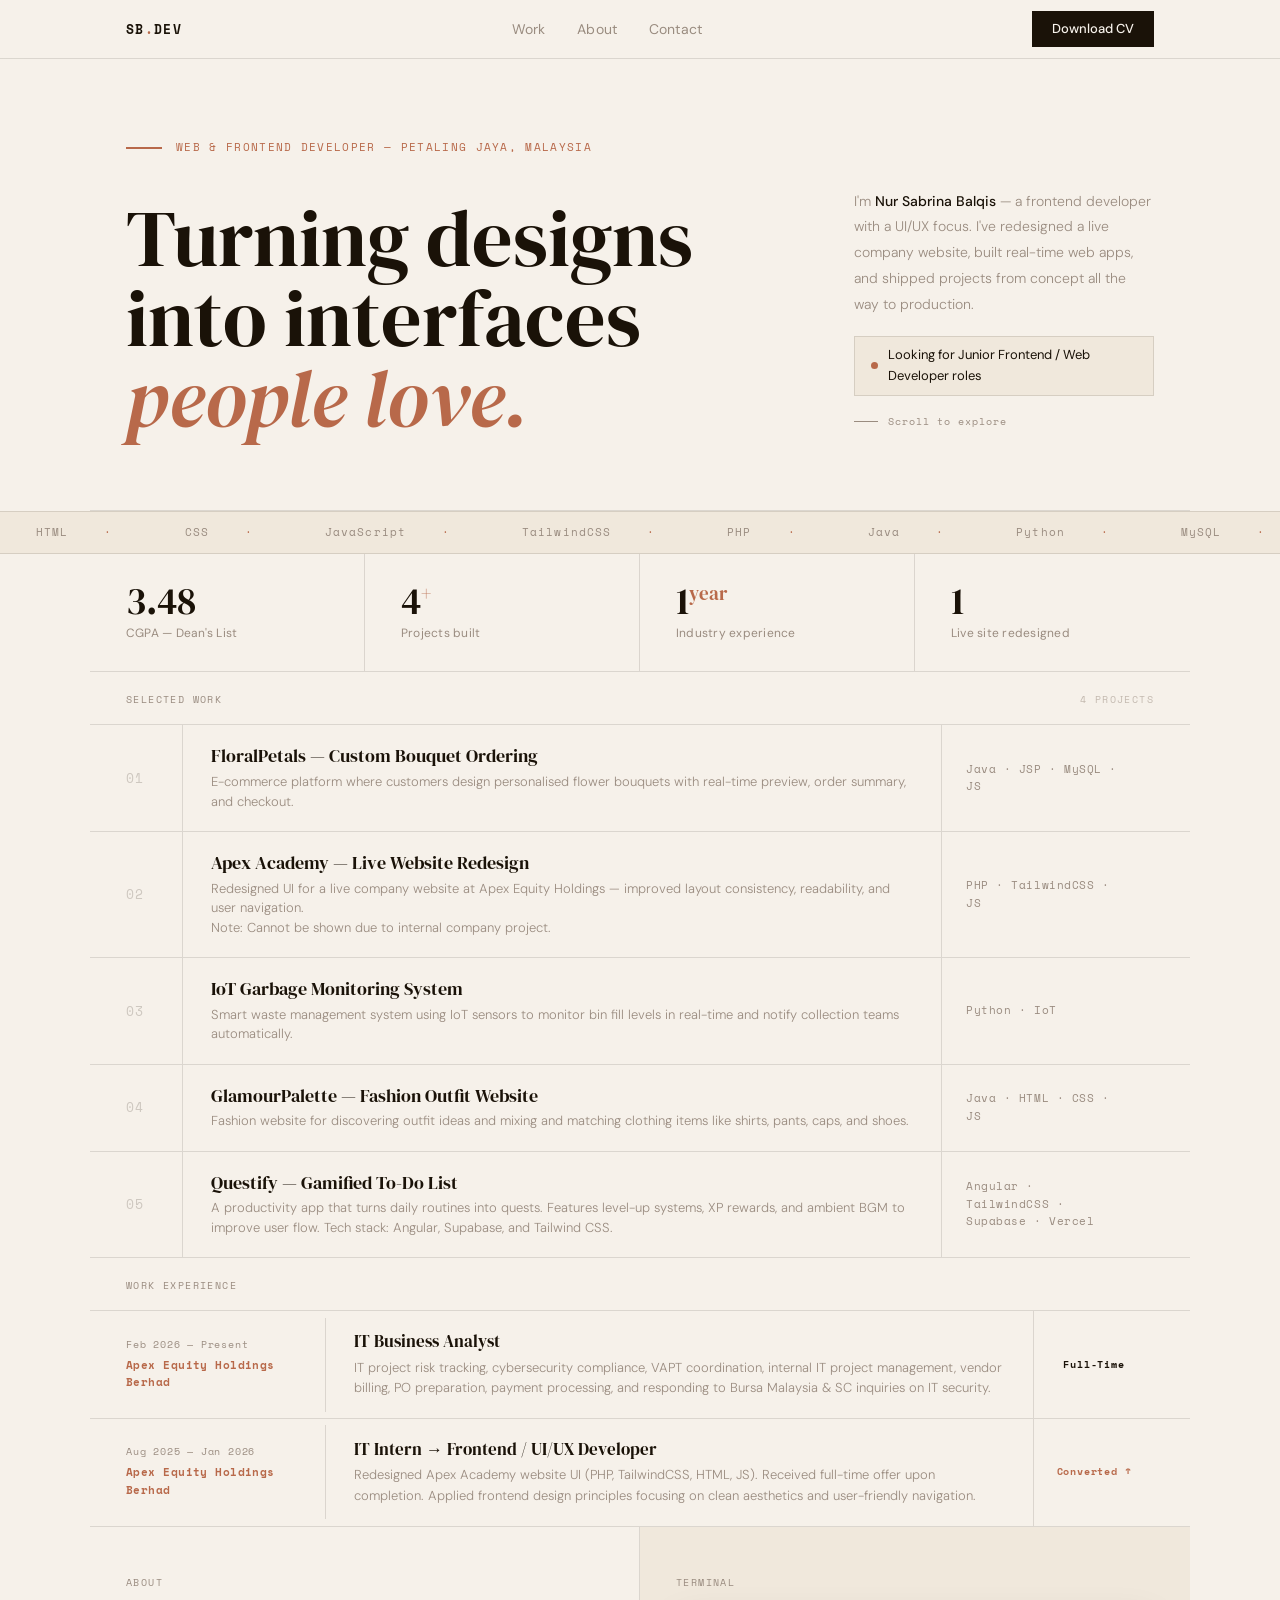
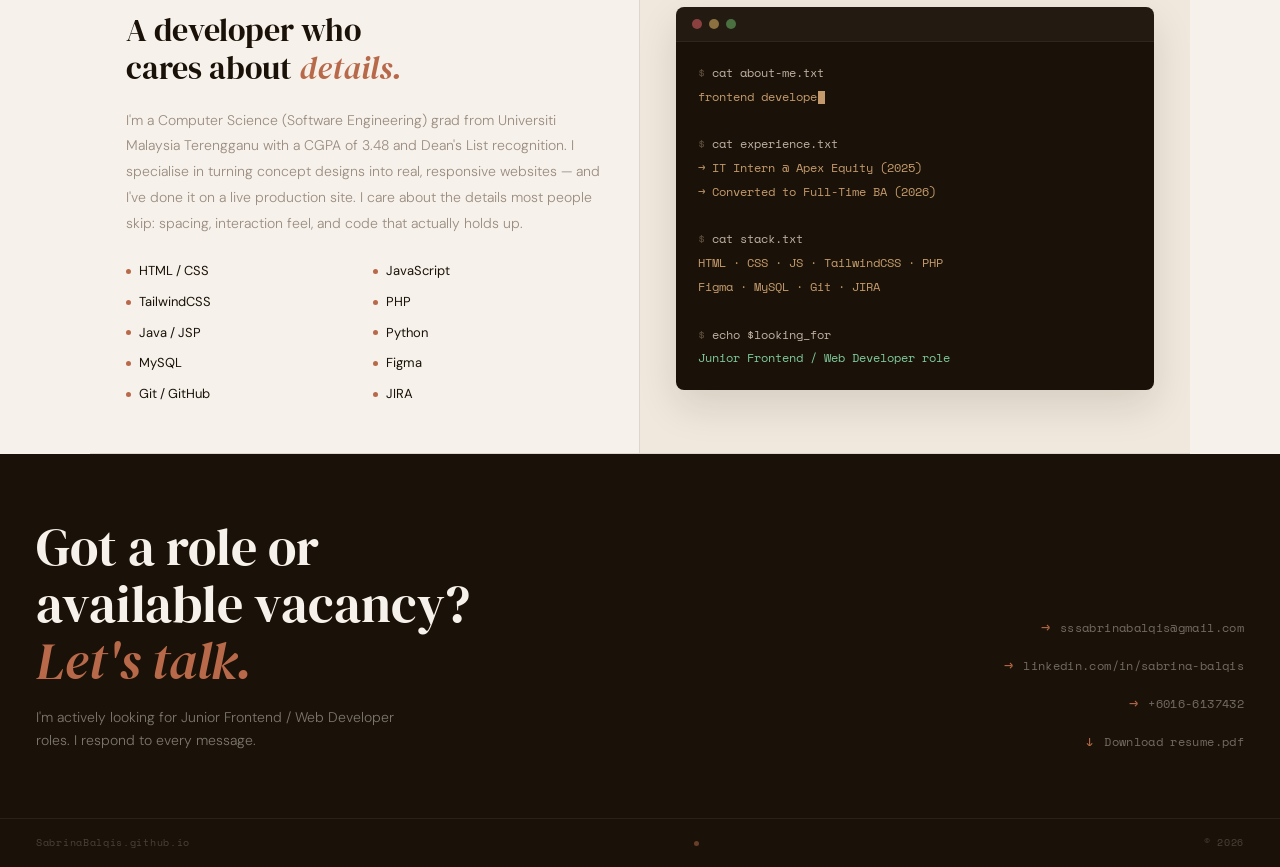
==== commit d11233f3: "commit new project" ====
--- a/sabrina-portfolio/index.html
+++ b/sabrina-portfolio/index.html
@@ -142,6 +142,17 @@
         <p class="project-row__desc">Fashion website for discovering outfit ideas and mixing and matching clothing items like shirts, pants, caps, and shoes.</p>
       </div>
       <span class="project-row__stack">Java · HTML · CSS · JS</span>
+      <span class="project-row__arrow" aria-hidden="true">→</span>
+    </a>
+
+    <!-- PROJECT 5: Questify -->
+    <a href="https://questify-sb.vercel.app/dashboard" target="_blank" rel="noopener" class="project-row" aria-label="View Questify Website">
+      <span class="project-row__num">05</span>
+      <div class="project-row__main">
+        <h2 class="project-row__title">Questify — Gamified To-Do List</h2>
+        <p class="project-row__desc">A productivity app that turns daily routines into quests. Features level-up systems, XP rewards, and ambient BGM to improve user flow. Tech stack: Angular, Supabase, and Tailwind CSS.</p>
+      </div>
+      <span class="project-row__stack">Angular · TailwindCSS · Supabase · Vercel</span>
       <span class="project-row__arrow" aria-hidden="true">→</span>
     </a>
 
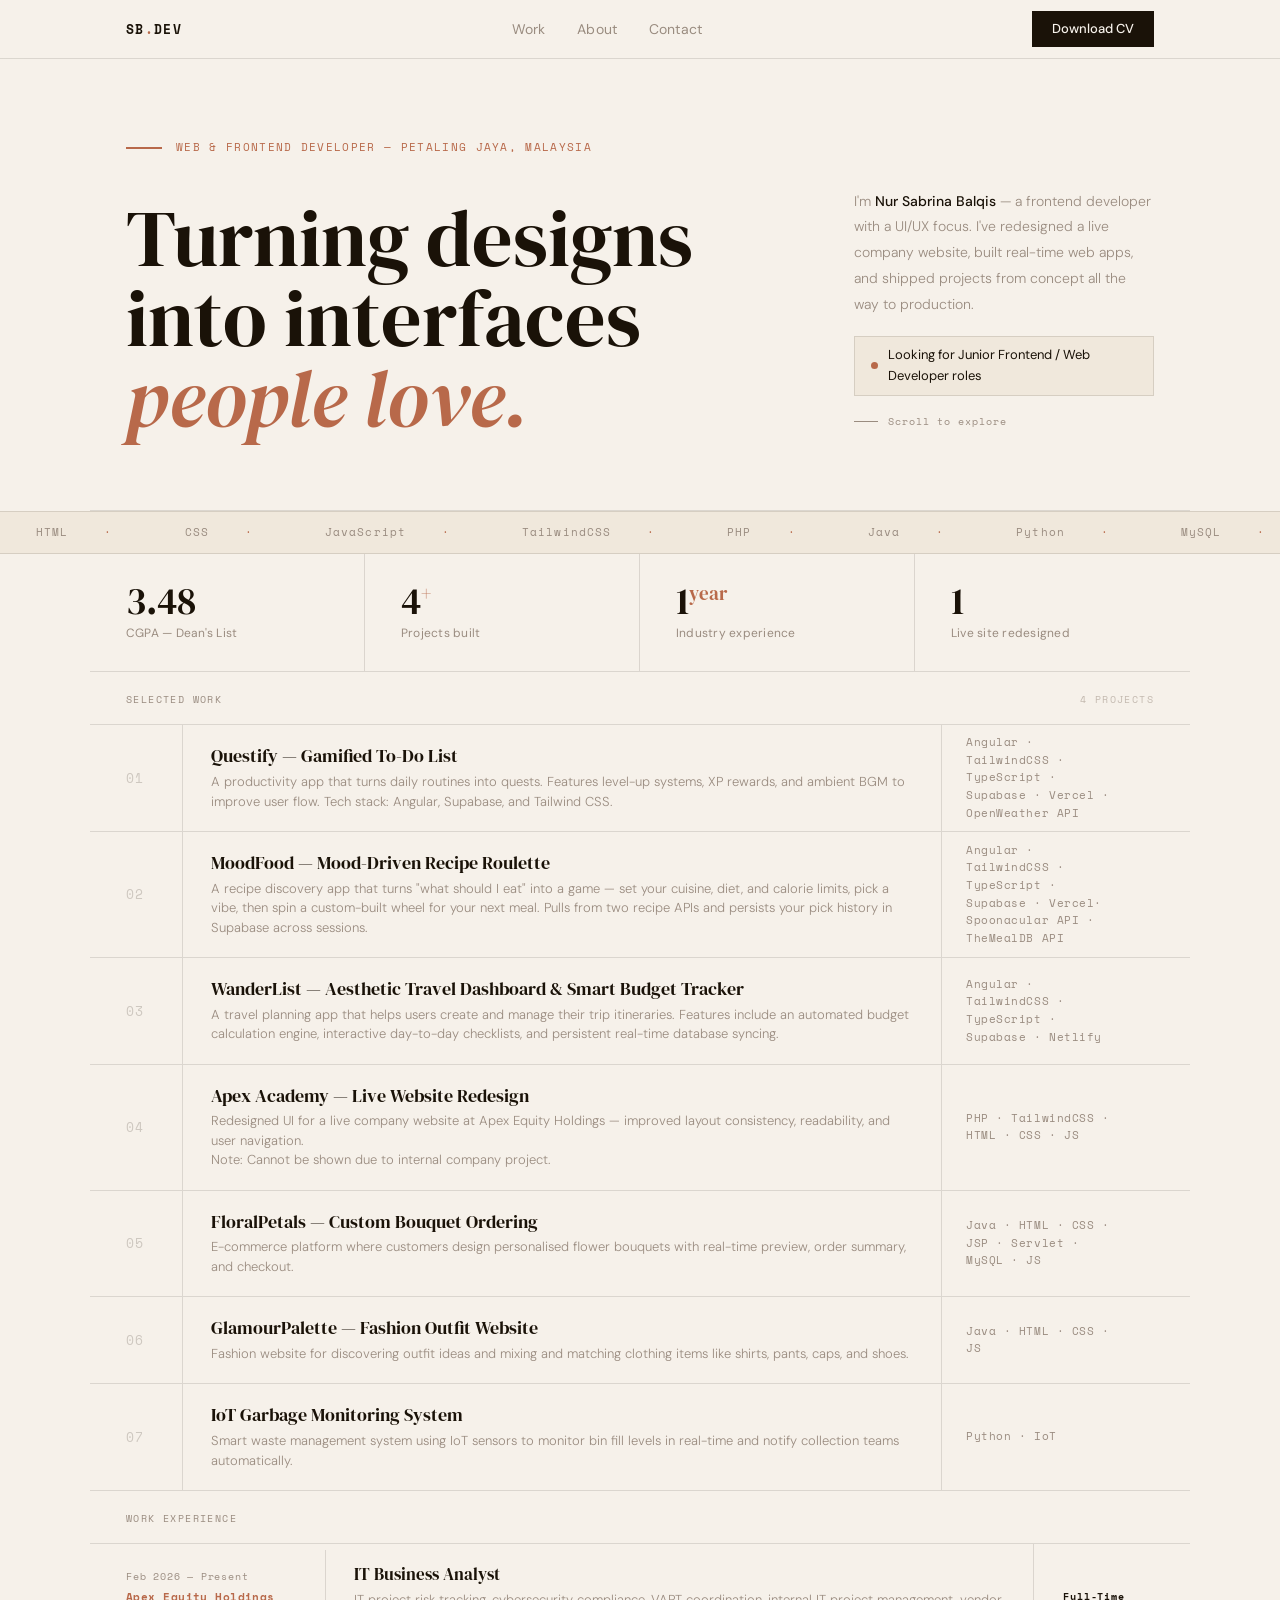
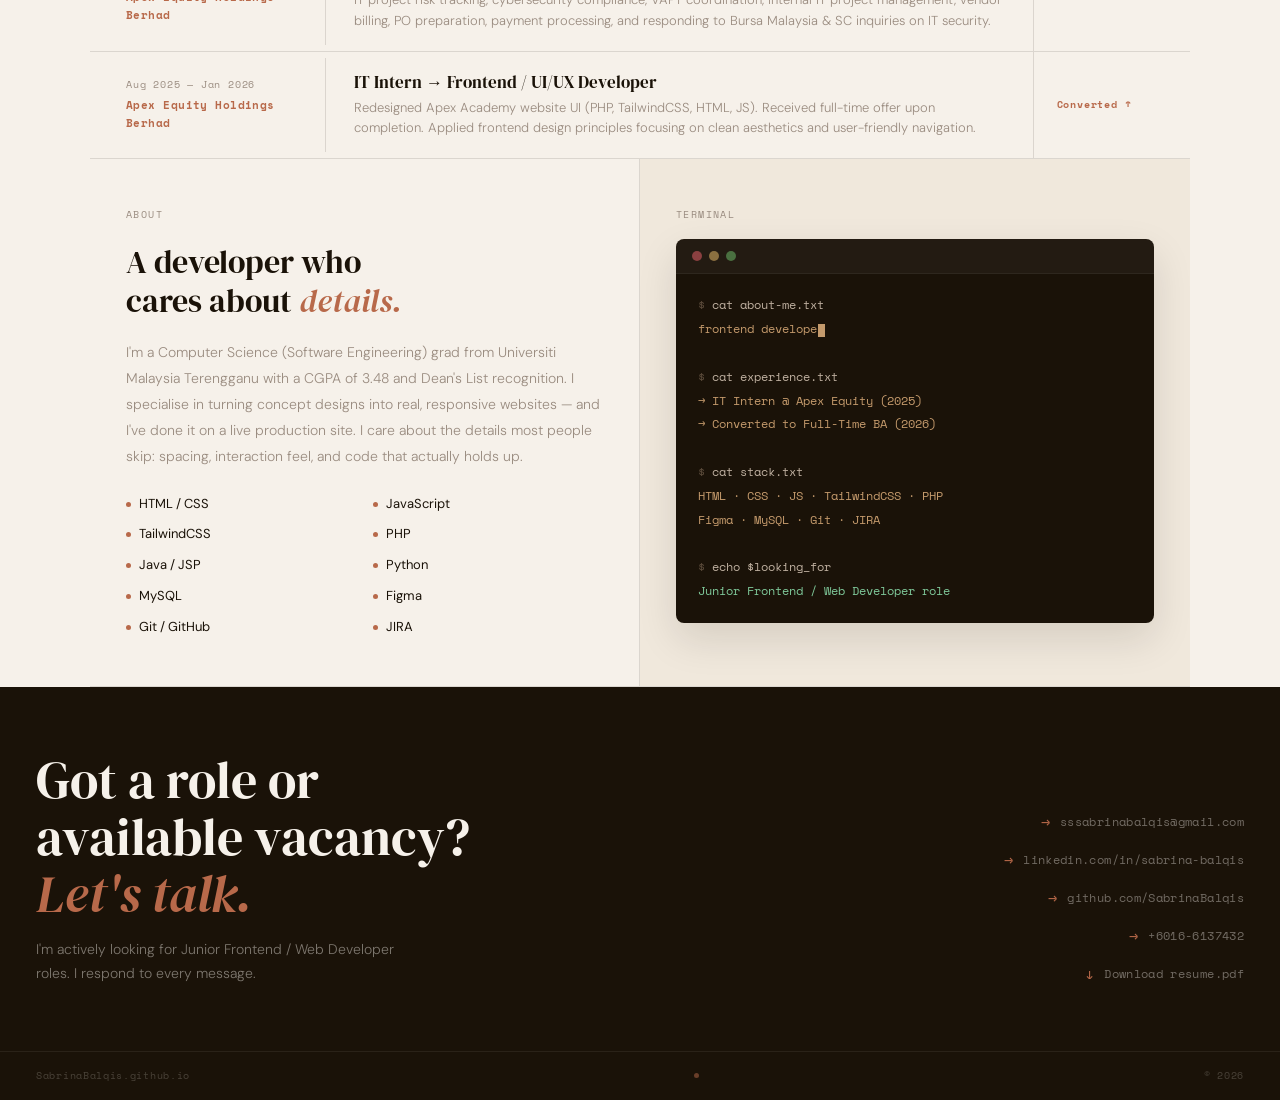
==== commit e8a632d5: "Add: project lists" ====
--- a/sabrina-portfolio/index.html
+++ b/sabrina-portfolio/index.html
@@ -97,62 +97,84 @@
       <span class="label label--muted">4 projects</span>
     </div>
 
-    <!-- PROJECT 1: FloralPetals -->
-    <a href="#" target="_blank" rel="noopener" class="project-row" aria-label="View FloralPetals System">
-      <!-- ☝️ Replace href with GitHub repo or live link -->
+    <!-- PROJECT 1: Questify -->
+    <a href="https://questify-sb.vercel.app/dashboard" target="_blank" rel="noopener" class="project-row" aria-label="View Questify Website">
       <span class="project-row__num">01</span>
       <div class="project-row__main">
-        <h2 class="project-row__title">FloralPetals — Custom Bouquet Ordering</h2>
-        <p class="project-row__desc">E-commerce platform where customers design personalised flower bouquets with real-time preview, order summary, and checkout.</p>
-      </div>
-      <span class="project-row__stack">Java · JSP · MySQL · JS</span>
-      <span class="project-row__arrow" aria-hidden="true">→</span>
-    </a>
-
-    <!-- PROJECT 2: Apex Academy -->
+        <h2 class="project-row__title">Questify — Gamified To-Do List</h2>
+        <p class="project-row__desc">A productivity app that turns daily routines into quests. Features level-up systems, XP rewards, and ambient BGM to improve user flow. Tech stack: Angular, Supabase, and Tailwind CSS.</p>
+      </div>
+      <span class="project-row__stack">Angular · TailwindCSS · TypeScript · Supabase · Vercel · OpenWeather API </span>
+      <span class="project-row__arrow" aria-hidden="true">→</span>
+    </a>
+
+    <!-- PROJECT 2: Mood & Food -->
+    <a href="https://mood-food-two.vercel.app/" target="_blank" rel="noopener" class="project-row" aria-label="View Mood & Food Website">
+      <span class="project-row__num">02</span>
+      <div class="project-row__main">
+        <h2 class="project-row__title">MoodFood — Mood-Driven Recipe Roulette</h2>
+        <p class="project-row__desc">A recipe discovery app that turns "what should I eat" into a game — set your cuisine, diet, and calorie limits, pick a vibe, then spin a custom-built wheel for your next meal. Pulls from two recipe APIs and persists your pick history in Supabase across sessions.</p>
+      </div>
+      <span class="project-row__stack">Angular · TailwindCSS · TypeScript · Supabase · Vercel· Spoonacular API · TheMealDB API</span>
+      <span class="project-row__arrow" aria-hidden="true">→</span>
+    </a>
+
+    <!-- PROJECT 3: Wanderlist -->
+    <a href="https://wanderlist-trip.netlify.app/" target="_blank" rel="noopener" class="project-row" aria-label="View Wanderlist Website">
+      <span class="project-row__num">03</span>
+      <div class="project-row__main">
+        <h2 class="project-row__title">WanderList — Aesthetic Travel Dashboard & Smart Budget Tracker</h2>
+        <p class="project-row__desc">A travel planning app that helps users create and manage their trip itineraries. Features include an automated budget calculation engine, interactive day-to-day checklists, and persistent real-time database syncing.</p>
+      </div>
+      <span class="project-row__stack">Angular · TailwindCSS · TypeScript · Supabase · Netlify</span>
+      <span class="project-row__arrow" aria-hidden="true">→</span>
+    </a>
+
+    <!-- PROJECT 4: Apex Academy -->
     <a href="#" target="_blank" rel="noopener" class="project-row" aria-label="View Apex Academy redesign">
       <!-- ☝️ Replace href with the live Apex Academy URL if public -->
-      <span class="project-row__num">02</span>
+      <span class="project-row__num">04</span>
       <div class="project-row__main">
         <h2 class="project-row__title">Apex Academy — Live Website Redesign</h2>
         <p class="project-row__desc">Redesigned UI for a live company website at Apex Equity Holdings — improved layout consistency, readability, and user navigation.
           <br> Note: Cannot be shown due to internal company project.</p>
       </div>
-      <span class="project-row__stack">PHP · TailwindCSS · JS</span>
-      <span class="project-row__arrow" aria-hidden="true">→</span>
-    </a>
-
-    <!-- PROJECT 3: IoT Garbage -->
+      <span class="project-row__stack">PHP · TailwindCSS · HTML · CSS · JS</span>
+      <span class="project-row__arrow" aria-hidden="true">→</span>
+    </a>
+
+    <!-- PROJECT 5: FloralPetals -->
+    <a href="#" target="_blank" rel="noopener" class="project-row" aria-label="View FloralPetals System">
+      <!-- ☝️ Replace href with GitHub repo or live link -->
+      <span class="project-row__num">05</span>
+      <div class="project-row__main">
+        <h2 class="project-row__title">FloralPetals — Custom Bouquet Ordering</h2>
+        <p class="project-row__desc">E-commerce platform where customers design personalised flower bouquets with real-time preview, order summary, and checkout.</p>
+      </div>
+      <span class="project-row__stack">Java · HTML · CSS · JSP · Servlet · MySQL · JS</span>
+      <span class="project-row__arrow" aria-hidden="true">→</span>
+    </a>
+
+    <!-- PROJECT 6: GlamourPalette -->
+    <a href="https://sabrinabalqis.github.io/GlamourPalette/mainpage.html" target="_blank" rel="noopener" class="project-row" aria-label="View GlamourPalette Website">
+      <span class="project-row__num">06</span>
+      <div class="project-row__main">
+        <h2 class="project-row__title">GlamourPalette — Fashion Outfit Website</h2>
+        <p class="project-row__desc">Fashion website for discovering outfit ideas and mixing and matching clothing items like shirts, pants, caps, and shoes.</p>
+      </div>
+      <span class="project-row__stack">Java · HTML · CSS · JS</span>
+      <span class="project-row__arrow" aria-hidden="true">→</span>
+    </a>
+
+    <!-- PROJECT 7: IoT Garbage -->
     <a href="#" target="_blank" rel="noopener" class="project-row" aria-label="View IoT Garbage Monitoring System">
       <!-- ☝️ Replace href with GitHub repo -->
-      <span class="project-row__num">03</span>
+      <span class="project-row__num">07</span>
       <div class="project-row__main">
         <h2 class="project-row__title">IoT Garbage Monitoring System</h2>
         <p class="project-row__desc">Smart waste management system using IoT sensors to monitor bin fill levels in real-time and notify collection teams automatically.</p>
       </div>
       <span class="project-row__stack">Python · IoT</span>
-      <span class="project-row__arrow" aria-hidden="true">→</span>
-    </a>
-
-    <!-- PROJECT 4: GlamourPalette -->
-    <a href="https://sabrinabalqis.github.io/GlamourPalette/mainpage.html" target="_blank" rel="noopener" class="project-row" aria-label="View GlamourPalette Website">
-      <span class="project-row__num">04</span>
-      <div class="project-row__main">
-        <h2 class="project-row__title">GlamourPalette — Fashion Outfit Website</h2>
-        <p class="project-row__desc">Fashion website for discovering outfit ideas and mixing and matching clothing items like shirts, pants, caps, and shoes.</p>
-      </div>
-      <span class="project-row__stack">Java · HTML · CSS · JS</span>
-      <span class="project-row__arrow" aria-hidden="true">→</span>
-    </a>
-
-    <!-- PROJECT 5: Questify -->
-    <a href="https://questify-sb.vercel.app/dashboard" target="_blank" rel="noopener" class="project-row" aria-label="View Questify Website">
-      <span class="project-row__num">05</span>
-      <div class="project-row__main">
-        <h2 class="project-row__title">Questify — Gamified To-Do List</h2>
-        <p class="project-row__desc">A productivity app that turns daily routines into quests. Features level-up systems, XP rewards, and ambient BGM to improve user flow. Tech stack: Angular, Supabase, and Tailwind CSS.</p>
-      </div>
-      <span class="project-row__stack">Angular · TailwindCSS · Supabase · Vercel</span>
       <span class="project-row__arrow" aria-hidden="true">→</span>
     </a>
 
@@ -264,6 +286,10 @@
         <span class="clink__arr">→</span>
         <span>linkedin.com/in/sabrina-balqis</span>
       </a>
+      <a href="https://github.com/SabrinaBalqis" target="_blank" rel="noopener" class="clink">
+        <span class="clink__arr">→</span>
+        <span>github.com/SabrinaBalqis</span>
+      </a>
       <a href="tel:+60166137432" class="clink">
         <span class="clink__arr">→</span>
         <span>+6016-6137432</span>
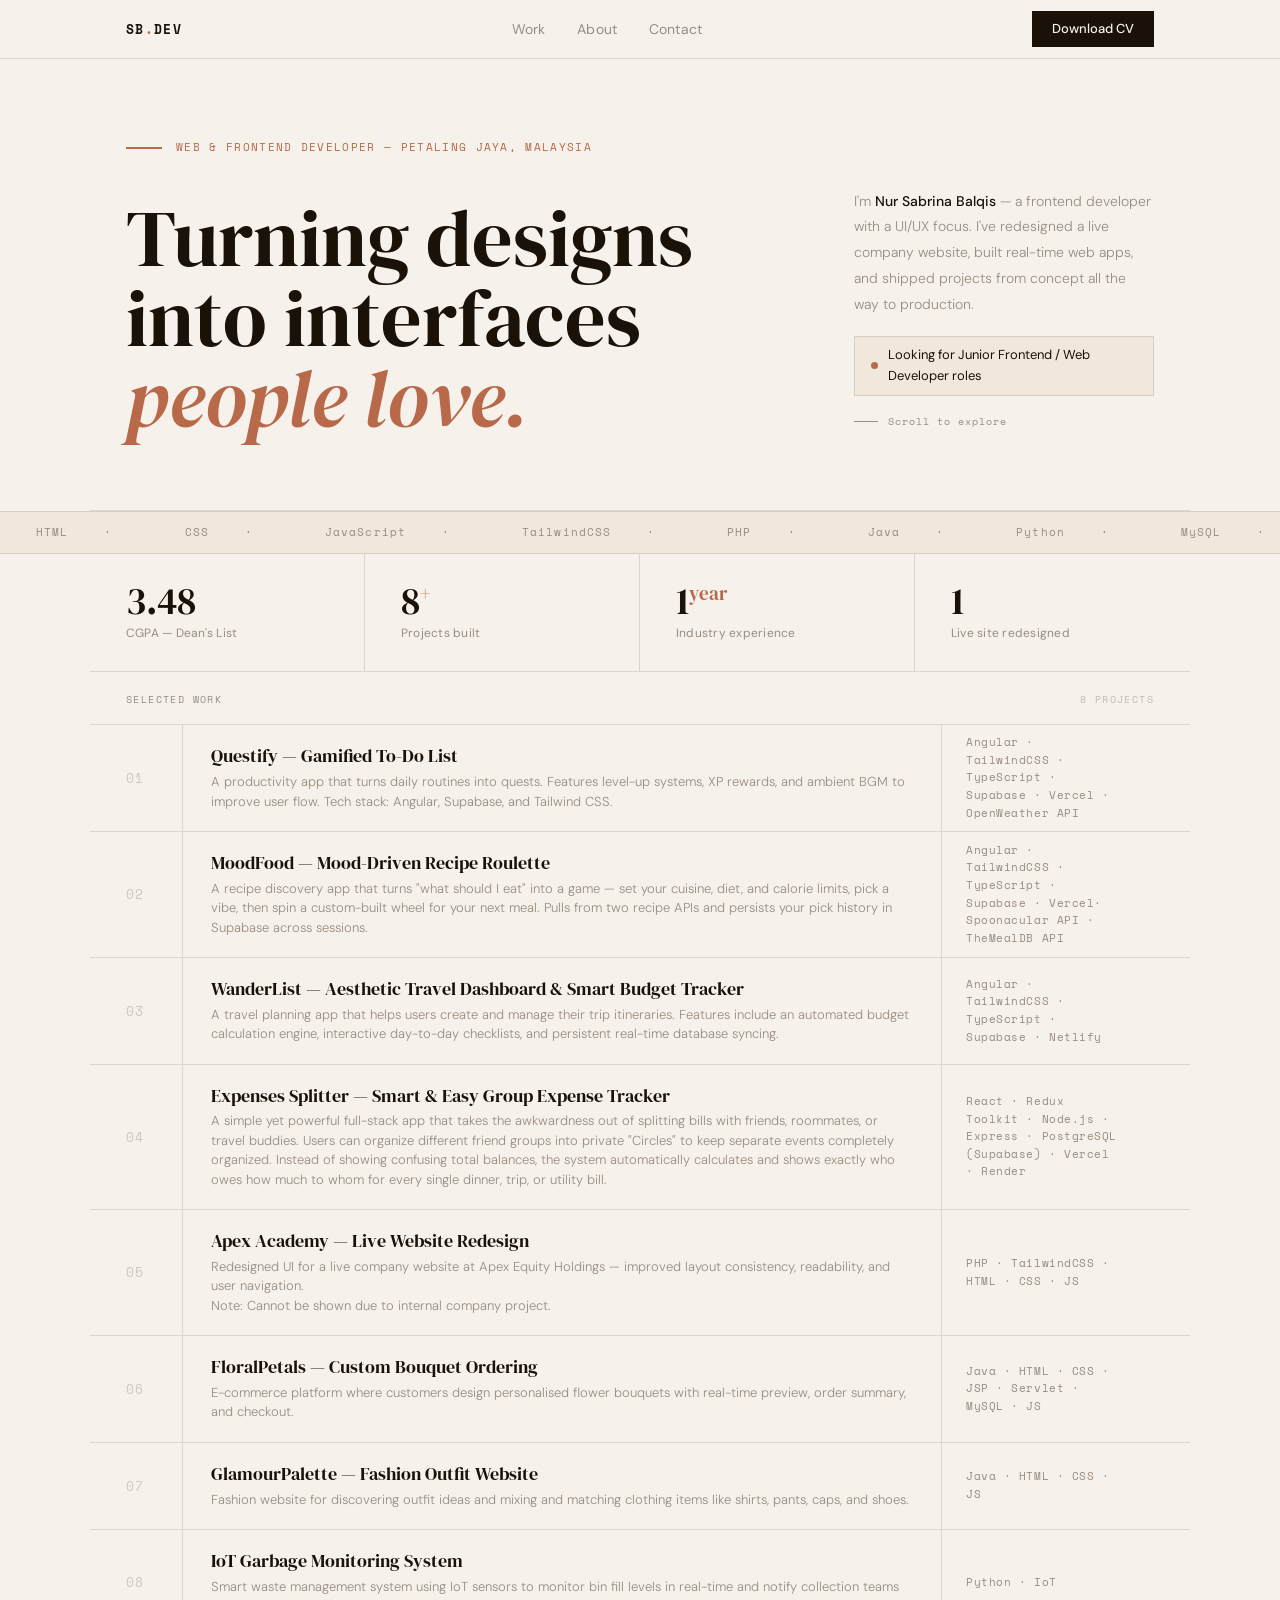
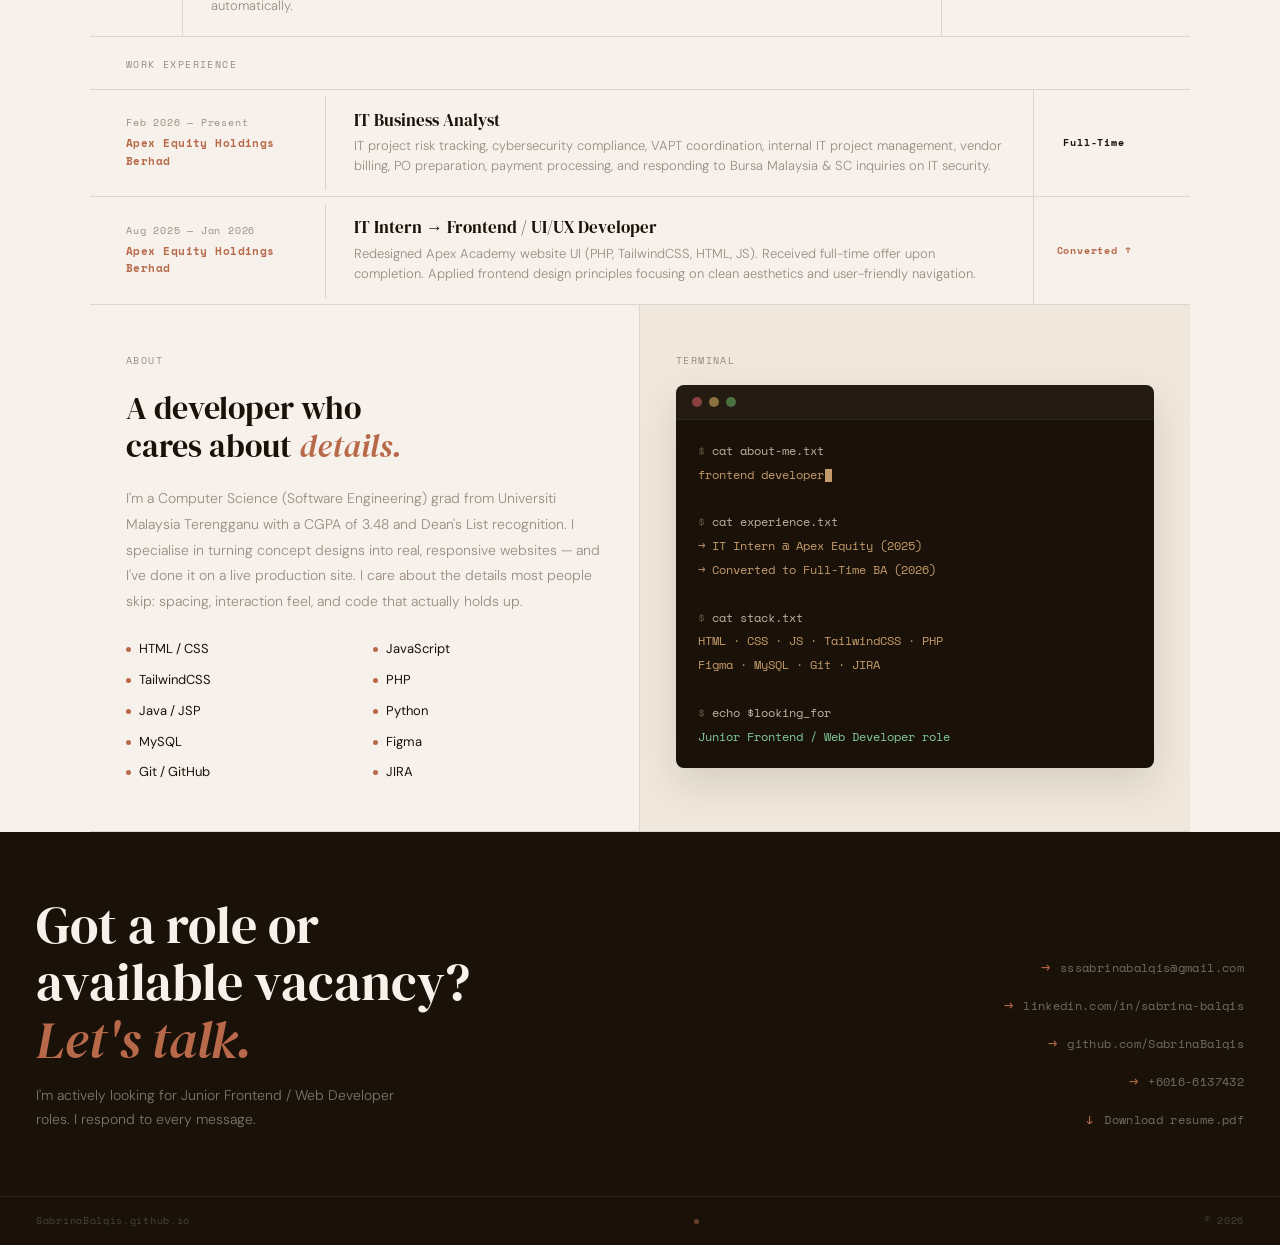
==== commit 744ee0d7: "Add new project list" ====
--- a/sabrina-portfolio/index.html
+++ b/sabrina-portfolio/index.html
@@ -23,7 +23,7 @@
         <a href="#about">About</a>
         <a href="#contact">Contact</a>
       </nav>
-      <a href="assets/SABRINA BALQIS_WEB FRONTEND DEVELOPER RESUME.pdf" download class="nav__cta">Download CV</a>
+      <a href="assets/Web Frontend Developer RESUME (SABRINA) 20260628 (2).pdf" download class="nav__cta">Download CV</a>
     </div>
   </header>
 
@@ -77,7 +77,7 @@
       <span class="stats__l">CGPA — Dean's List</span>
     </div>
     <div class="stats__cell">
-      <span class="stats__n">4<sup>+</sup></span>
+      <span class="stats__n">8<sup>+</sup></span>
       <span class="stats__l">Projects built</span>
     </div>
     <div class="stats__cell">
@@ -94,7 +94,7 @@
   <section class="projects" id="work">
     <div class="projects__head">
       <span class="label">Selected Work</span>
-      <span class="label label--muted">4 projects</span>
+      <span class="label label--muted">8 projects</span>
     </div>
 
     <!-- PROJECT 1: Questify -->
@@ -130,10 +130,21 @@
       <span class="project-row__arrow" aria-hidden="true">→</span>
     </a>
 
-    <!-- PROJECT 4: Apex Academy -->
+    <!-- PROJECT 4: Expenses Splitter -->
+    <a href="https://expense-splittertracker.vercel.app/" target="_blank" rel="noopener" class="project-row" aria-label="View Expenses Splitter Website">
+      <span class="project-row__num">04</span>
+      <div class="project-row__main">
+        <h2 class="project-row__title">Expenses Splitter — Smart & Easy Group Expense Tracker</h2>
+        <p class="project-row__desc">A simple yet powerful full-stack app that takes the awkwardness out of splitting bills with friends, roommates, or travel buddies. Users can organize different friend groups into private "Circles" to keep separate events completely organized. Instead of showing confusing total balances, the system automatically calculates and shows exactly who owes how much to whom for every single dinner, trip, or utility bill.</p>
+      </div>
+      <span class="project-row__stack">React · Redux Toolkit · Node.js · Express · PostgreSQL (Supabase) · Vercel · Render </span>
+      <span class="project-row__arrow" aria-hidden="true">→</span>
+    </a>
+
+    <!-- PROJECT 5: Apex Academy -->
     <a href="#" target="_blank" rel="noopener" class="project-row" aria-label="View Apex Academy redesign">
       <!-- ☝️ Replace href with the live Apex Academy URL if public -->
-      <span class="project-row__num">04</span>
+      <span class="project-row__num">05</span>
       <div class="project-row__main">
         <h2 class="project-row__title">Apex Academy — Live Website Redesign</h2>
         <p class="project-row__desc">Redesigned UI for a live company website at Apex Equity Holdings — improved layout consistency, readability, and user navigation.
@@ -143,10 +154,10 @@
       <span class="project-row__arrow" aria-hidden="true">→</span>
     </a>
 
-    <!-- PROJECT 5: FloralPetals -->
+    <!-- PROJECT 6: FloralPetals -->
     <a href="#" target="_blank" rel="noopener" class="project-row" aria-label="View FloralPetals System">
       <!-- ☝️ Replace href with GitHub repo or live link -->
-      <span class="project-row__num">05</span>
+      <span class="project-row__num">06</span>
       <div class="project-row__main">
         <h2 class="project-row__title">FloralPetals — Custom Bouquet Ordering</h2>
         <p class="project-row__desc">E-commerce platform where customers design personalised flower bouquets with real-time preview, order summary, and checkout.</p>
@@ -155,9 +166,9 @@
       <span class="project-row__arrow" aria-hidden="true">→</span>
     </a>
 
-    <!-- PROJECT 6: GlamourPalette -->
+    <!-- PROJECT 7: GlamourPalette -->
     <a href="https://sabrinabalqis.github.io/GlamourPalette/mainpage.html" target="_blank" rel="noopener" class="project-row" aria-label="View GlamourPalette Website">
-      <span class="project-row__num">06</span>
+      <span class="project-row__num">07</span>
       <div class="project-row__main">
         <h2 class="project-row__title">GlamourPalette — Fashion Outfit Website</h2>
         <p class="project-row__desc">Fashion website for discovering outfit ideas and mixing and matching clothing items like shirts, pants, caps, and shoes.</p>
@@ -166,10 +177,10 @@
       <span class="project-row__arrow" aria-hidden="true">→</span>
     </a>
 
-    <!-- PROJECT 7: IoT Garbage -->
+    <!-- PROJECT 8: IoT Garbage -->
     <a href="#" target="_blank" rel="noopener" class="project-row" aria-label="View IoT Garbage Monitoring System">
       <!-- ☝️ Replace href with GitHub repo -->
-      <span class="project-row__num">07</span>
+      <span class="project-row__num">08</span>
       <div class="project-row__main">
         <h2 class="project-row__title">IoT Garbage Monitoring System</h2>
         <p class="project-row__desc">Smart waste management system using IoT sensors to monitor bin fill levels in real-time and notify collection teams automatically.</p>
@@ -294,7 +305,7 @@
         <span class="clink__arr">→</span>
         <span>+6016-6137432</span>
       </a>
-      <a href="assets/SABRINA BALQIS_WEB FRONTEND DEVELOPER RESUME.pdf" download class="clink">
+      <a href="assets/Web Frontend Developer RESUME (SABRINA) 20260628 (2).pdf" download class="clink">
         <span class="clink__arr">↓</span>
         <span>Download resume.pdf</span>
       </a>
